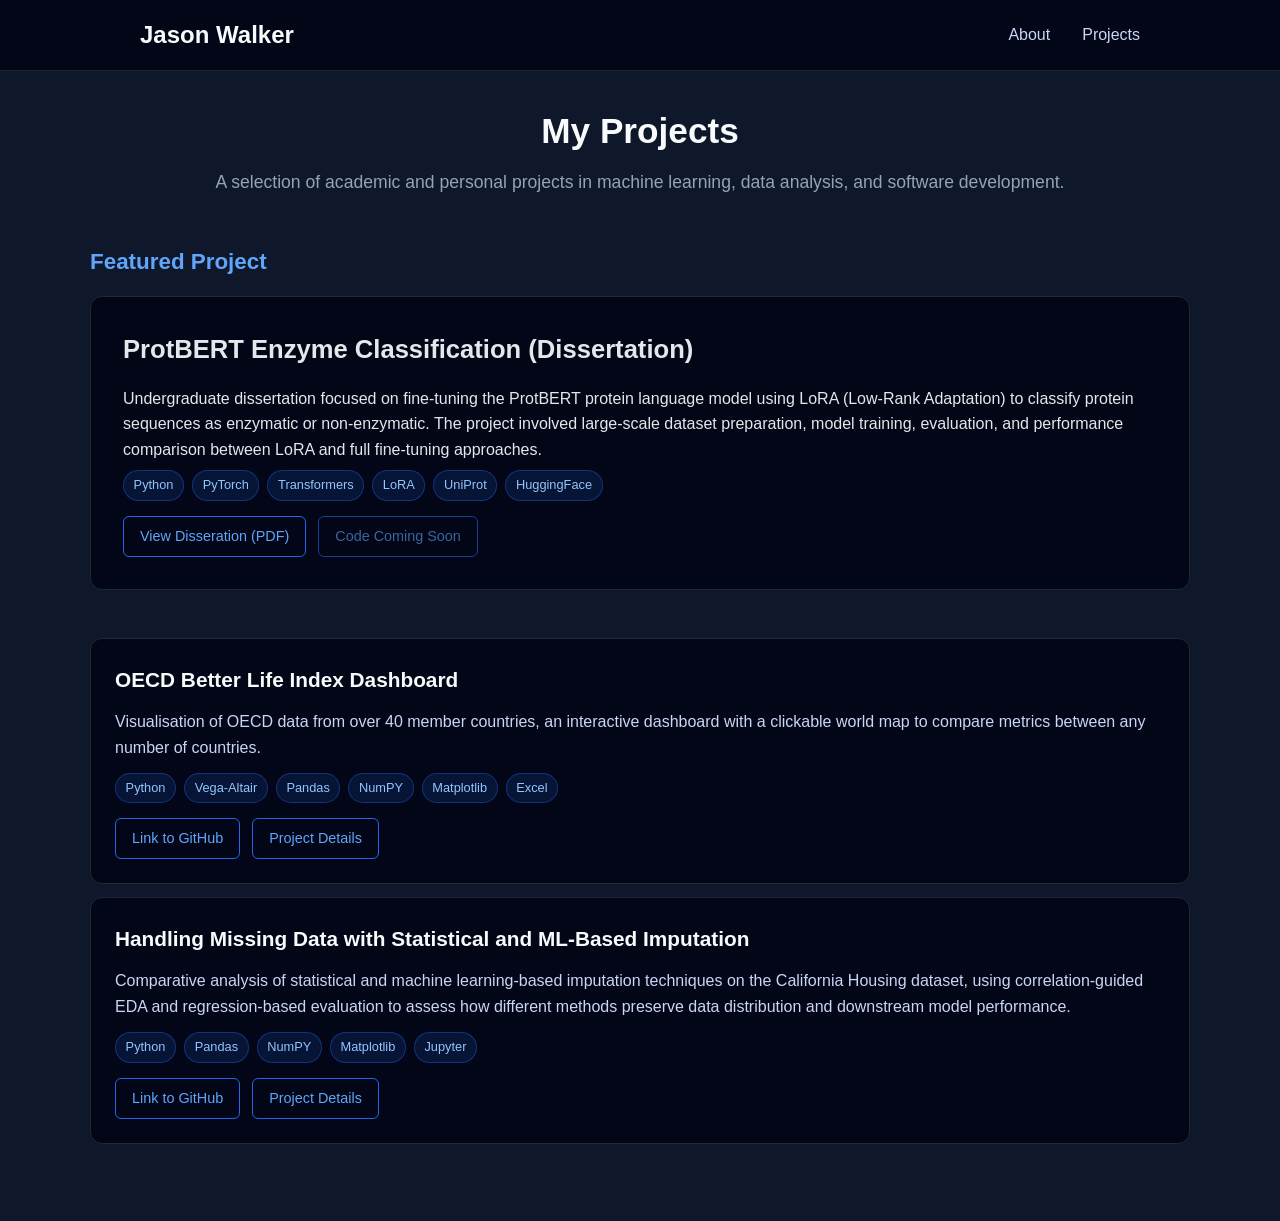
==== projects.html @ 35d92781 "Initial website commit to test github.io file structure" ====
<!DOCTYPE html>
<html lang="en">
<head>
    <meta charset="UTF-8">
    <meta name="viewport" content="width=device-width, initial-scale=1.0">
    <title>Jason Walker | Projects</title>
    

    <link rel="stylesheet" href="style.css">
</head>
<body>

    <nav class="navbar">
        <div class="nav-container">
            <h1 class="logo">Jason Walker</h1>
            <ul class="nav-links">
                <li><a href="index.html">About</a></li>
                <li><a href="projects.html">Projects</a></li>
            </ul>
        </div>
    </nav>

    <main class="projects-main">


        <section class="projects-header">
            <h2>My Projects</h2>
            <p>A selection of academic and personal projects in machine learning, data analysis, and software development.</p>
        </section>


        <section class="featured-project">

            <h3 class="featured-label">Featured Project</h3>

            <div class="featured-card">
                <h3>ProtBERT Enzyme Classification (Dissertation)</h3>

                <p>
                    Undergraduate dissertation focused on fine-tuning the ProtBERT 
                    protein language model using LoRA (Low-Rank Adaptation) to 
                    classify protein sequences as enzymatic or non-enzymatic. 
                    The project involved large-scale dataset preparation, model 
                    training, evaluation, and performance comparison between 
                    LoRA and full fine-tuning approaches.
                </p>

                <div class="tech-tags">
                    <span class="tag">Python</span>
                    <span class="tag">PyTorch</span>
                    <span class="tag">Transformers</span>
                    <span class="tag">LoRA</span>
                    <span class="tag">UniProt</span>
                    <span class="tag">HuggingFace</span>
                </div>

                <div class="project-buttons">
                    <a href="data/Dissertation.pdf" class="secondary-button"> View Disseration (PDF)</a>
                    <a href="#" class="secondary-button disabled">Code Coming Soon</a>
                </div>
            </div>

<div class="project-card">
    <h4>OECD Better Life Index Dashboard</h4>
    <p>
        Visualisation of OECD data from over 40 member countries, an interactive dashboard with a clickable world map to compare metrics between any number of countries.
    </p>
    <div class="tech-tags">
                    <span class="tag">Python</span>
                    <span class="tag">Vega-Altair</span>
                    <span class="tag">Pandas</span>
                    <span class="tag">NumPY</span>
                    <span class="tag">Matplotlib</span>
                    <span class="tag">Excel</span>
    </div>

    <div class="project-buttons">
        <a href="https://github.com/JasonTWalker/OECDBetterLifeIndexVisualisation" 
        class="secondary-button">Link to GitHub
        </a>
        <a href="project-pages/oecd-visualisation.html" 
        class="secondary-button">
        Project Details
        </a>
    </div>
</div>

<div class="project-card">
    <h4>Handling Missing Data with Statistical and ML-Based Imputation</h4>
    <p>
        Comparative analysis of statistical and machine learning-based imputation techniques on the California Housing dataset, 
        using correlation-guided EDA and regression-based evaluation to assess how different methods preserve data distribution and downstream model performance.
    </p>
    <div class="tech-tags">
                    <span class="tag">Python</span>
                    <span class="tag">Pandas</span>
                    <span class="tag">NumPY</span>
                    <span class="tag">Matplotlib</span>
                    <span class="tag">Jupyter</span>
    </div>

    <div class="project-buttons">
        <a href="https://github.com/JasonTWalker/DataImputationHousingPrices" 
        class="secondary-button">Link to GitHub
        </a>
        <a href="project-pages/data-imputation.html" 
        class="secondary-button">
        Project Details
        </a>
    </div>
</div>
---- style.css ----
/* ===== GLOBAL STYLES ===== */
* {
    margin: 0;
    padding: 0;
    box-sizing: border-box;
}

body {
    font-family: Arial, Helvetica, sans-serif;
    background-color: #0f172a; /* Dark background */
    color: #e5e7eb;
    line-height: 1.6;
}

/* ===== NAVBAR ===== */
.navbar {
    background-color: #020617;
    border-bottom: 1px solid #1f2933;
    padding: 1rem 0;
}

.nav-container {
    width: 90%;
    max-width: 1000px;
    margin: auto;
    display: flex;
    justify-content: space-between;
    align-items: center;
}

.logo {
    font-size: 1.5rem;
    font-weight: bold;
    color: #f9fafb;
}

.nav-links {
    list-style: none;
    display: flex;
    gap: 2rem;
}

.nav-links a {
    text-decoration: none;
    color: #cbd5f5;
    font-weight: 500;
    transition: color 0.2s ease;
}

.nav-links a:hover {
    color: #60a5fa;
}

/* ===== MAIN CONTENT ===== */
.main-content {
    display: flex;
    justify-content: center;
    align-items: center;
    min-height: 80vh;
    padding: 2rem;
}

.about-section {
    max-width: 700px;
    text-align: center;
}

.about-section h2 {
    font-size: 2.2rem;
    margin-bottom: 1.5rem;
    color: #f9fafb;
}

.bio {
    font-size: 1.1rem;
    margin-bottom: 1.2rem;
    color: #cbd5f5;
}

/* ===== BUTTON ===== */
.buttons {
    margin-top: 2rem;
}

.primary-button {
    text-decoration: none;
    background-color: #2563eb;
    color: white;
    padding: 0.8rem 1.6rem;
    border-radius: 8px;
    font-weight: bold;
    transition: background-color 0.2s ease, transform 0.1s ease;
}

.primary-button:hover {
    background-color: #1d4ed8;
    transform: translateY(-2px);
}

/* ===== FOOTER ===== */
.footer {
    text-align: center;
    padding: 1.5rem;
    border-top: 1px solid #1f2933;
    color: #94a3b8;
    font-size: 0.9rem;
}

/* ===== PROJECTS PAGE ===== */
.projects-main {
    width: 90%;
    max-width: 1100px;
    margin: 2rem auto;
    padding-bottom: 2rem;
}

.projects-header {
    text-align: center;
    margin-bottom: 3rem;
}

.projects-header h2 {
    font-size: 2.2rem;
    margin-bottom: 0.5rem;
    color: #f9fafb;
}

.projects-header p {
    color: #94a3b8;
    font-size: 1.1rem;
}

/* ===== FEATURED PROJECT ===== */
.featured-label {
    margin-bottom: 1rem;
    color: #60a5fa;
    font-size: 1.4rem;
}

.featured-card {
    background-color: #020617;
    border: 1px solid #1f2933;
    border-radius: 12px;
    padding: 2rem;
    margin-bottom: 3rem;
    transition: transform 0.15s ease, border-color 0.15s ease;
}

.featured-card:hover {
    transform: translateY(-4px);
    border-color: #2563eb;
}

.featured-card h3 {
    font-size: 1.6rem;
    margin-bottom: 1rem;
}

/* ===== PROJECT GRID ===== */
.section-title {
    margin-bottom: 1.5rem;
    font-size: 1.6rem;
    color: #f9fafb;
}

.projects-grid {
    display: grid;
    grid-template-columns: repeat(auto-fit, minmax(300px, 1fr));
    gap: 1.5rem;
}

/* ===== INDIVIDUAL PROJECT CARD ===== */
.project-card {
    background-color: #020617;
    border: 1px solid #1f2933;
    border-radius: 12px;
    padding: 1.5rem;
    transition: transform 0.15s ease, border-color 0.15s ease;
    margin-bottom: 0.8rem;
}

.project-card:hover {
    transform: translateY(-4px);
    border-color: #2563eb;
}

.project-card h4 {
    margin-bottom: 0.8rem;
    font-size: 1.3rem;
    color: #f9fafb;
}

.project-card p {
    color: #cbd5f5;
    margin-bottom: 0.8rem;
    font-size: 1rem;
}

/* ===== TECH STACK TEXT ===== */
.tech-stack {
    font-size: 0.95rem;
    color: #94a3b8;
}

/* ===== BUTTONS ===== */
.project-buttons {
    display: flex;
    gap: 12px;      
    margin-top: 15px;
    flex-wrap: wrap;
}

.secondary-button {
    text-decoration: none;
    background-color: transparent;
    border: 1px solid #2563eb;
    color: #60a5fa;
    padding: 0.5rem 1rem;
    border-radius: 6px;
    font-size: 0.9rem;
    transition: background-color 0.2s ease, color 0.2s ease;
}

.secondary-button:hover {
    background-color: #2563eb;
    color: white;
}

/* Disabled button (for projects without links yet) */
.disabled {
    opacity: 0.6;
    cursor: default;
    pointer-events: none;
}


/* ===== TECH TAGS (CHIPS) ===== */
.tech-tags {
    display: flex;
    flex-wrap: wrap;
    gap: 0.5rem;
    margin-top: 0.5rem;
    margin-bottom: 0.8rem;
}

.tag {
    background-color: rgba(37, 99, 235, 0.15);
    color: #93c5fd;
    border: 1px solid rgba(37, 99, 235, 0.4);
    padding: 0.25rem 0.6rem;
    border-radius: 999px;
    font-size: 0.8rem;
    font-weight: 500;
    white-space: nowrap;
}

.project-page {
    max-width: 1000px;
    margin: 40px auto;
    padding: 20px;
}

.project-header {
    margin-bottom: 40px;
}

.project-subtitle {
    opacity: 0.8;
    margin-top: 10px;
}

.project-section {
    margin-bottom: 40px;
}

.dashboard-section {
    margin: 40px 0;
}



.dashboard-frame {
    width: 100%;
    height: 90vh;
    min-height: 700px;
    border: none;
    border-radius: 12px;
    overflow: hidden;
}

.dashboard-actions {
    margin-top: 20px;
    text-align: center;
}
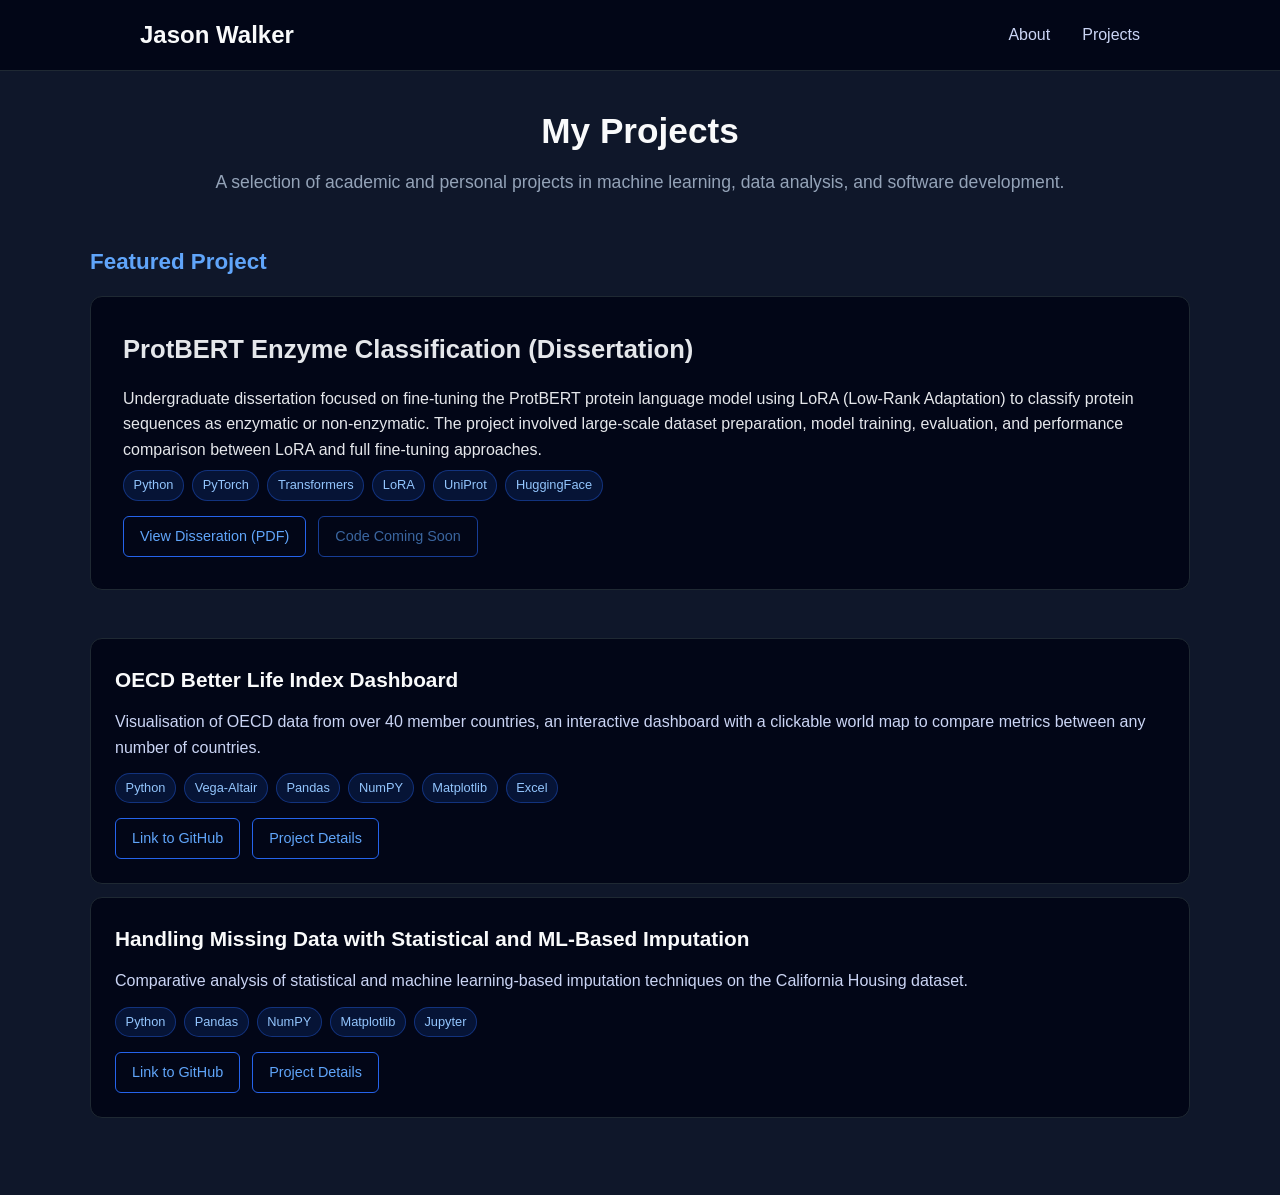
==== commit 59fdc655: "Updated project card for Data Imputation" ====
--- a/projects.html
+++ b/projects.html
@@ -88,8 +88,7 @@
 <div class="project-card">
     <h4>Handling Missing Data with Statistical and ML-Based Imputation</h4>
     <p>
-        Comparative analysis of statistical and machine learning-based imputation techniques on the California Housing dataset, 
-        using correlation-guided EDA and regression-based evaluation to assess how different methods preserve data distribution and downstream model performance.
+        Comparative analysis of statistical and machine learning-based imputation techniques on the California Housing dataset.
     </p>
     <div class="tech-tags">
                     <span class="tag">Python</span>
